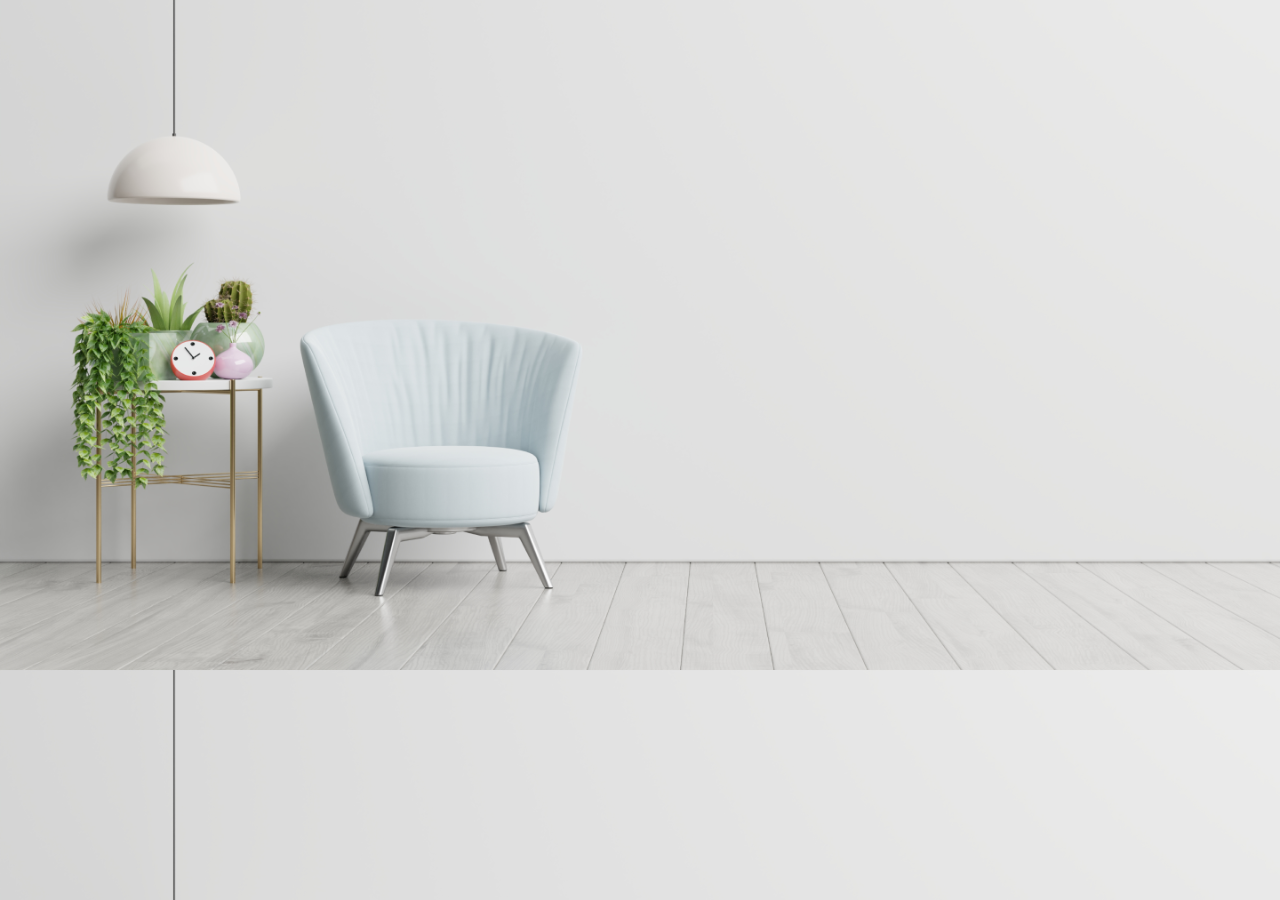
==== signup.html @ 32ddb9f0 "Start: project And: Add folder strucer" ====
<!DOCTYPE html>
<html lang="en">
  <head>
    <meta charset="UTF-8" />
    <meta name="viewport" content="width=device-width, initial-scale=1.0" />
    <title>login4</title>
    <link rel="stylesheet" href="assets/styles/main.css" />
    <link rel="preconnect" href="https://fonts.googleapis.com" />
    <link rel="preconnect" href="https://fonts.gstatic.com" crossorigin />
    <link href="https://fonts.googleapis.com/css2?family=Poppins:ital,wght@0,100;0,200;0,300;0,400;0,500;0,600;0,700;0,800;0,900;1,100;1,200;1,300;1,400;1,500;1,600;1,700;1,800;1,900&display=swap" rel="stylesheet" />
  </head>
  <body></body>
  </html>
---- assets/styles/main.css ----
* {
  padding: 0;
  margin: 0;
  box-sizing: border-box;
}
:root {
  --black: black;
  --white: white;
  --palm-leaf: #779341;
  --blueberry: #4285f4;
  --alice-blue: #e9f1ff;
  --philippine-gray: #8d8d8d;
}
a {
  text-decoration: none;
}
.container {
  padding: 0 15px;
  margin: auto;
}
@media (min-width: 768px) {
  .container {
    width: 750px;
  }
}
@media (min-width: 992px) {
  .container {
    width: 970px;
  }
}
@media (min-width: 1200px) {
  .container {
    width: 1170px;
  }
}
body {
  font-family: "Poppins", serif;
  height: 60vh;
  background-image: url(../images/bg.webp);
  background-size: cover;
  background-position: center;
}
header {
  padding: 15px 0;
}
header a {
  font-size: 15px;
  font-weight: 600;
  color: var(--black);
}
.sign-in .container {
  margin-bottom: 100px;
  display: flex;
  align-items: center;
  justify-content: end;
}
.sign-in .sign-in-container {
  width: 500px;
  padding: 24px;
  background-color: rgb(255 255 255 / 0.75);
  border-radius: 40px;
}
.sign-in .sign-in-container .heading {
  display: flex;
  align-items: center;
  justify-content: space-between;
}
.sign-in .heading .message {
  font-size: 18px;
  font-weight: 400;
}
.sign-in .heading .message span {
  font-weight: 600;
  color: var(--palm-leaf);
}
.sign-in .heading .account {
  font-size: 13px;
  font-weight: 400;
  color: var(--philippine-gray);
}
.sign-in .heading .account a {
  color: var(--palm-leaf);
}
.sign-in h1 {
  font-size: 34px;
  font-weight: 500;
  color: var(--black);
}
.sign-in .login {
  display: flex;
  align-items: center;
  justify-content: center;
  flex-wrap: wrap;
  gap: 10px;
  margin-top: 10px;
}
.sign-in .login .google {
  width: 298px;
  padding: 10px 15px;
  background-color: var(--alice-blue);
  border-radius: 9px;
}
.sign-in .login .google a {
  display: flex;
  align-items: center;
  color: var(--blueberry);
  font-size: 14px;
  font-weight: 400;
}
.sign-in .login .google a img {
  margin-right: 10px;
}
.sign-in .login .icon {
  display: flex;
  align-items: center;
  justify-content: center;
  width: 60px;
  height: 35px;
  background-color: var(--white);
  border-radius: 9px;
}
.sign-in form {
  margin-top: 10px;
}
.sign-in form label {
  display: block;
  margin-bottom: 12px;
  font-size: 14px;
  font-weight: 400;
}
.sign-in form input {
  display: block;
  width: 100%;
  padding: 15px;
  border: none;
  outline: none;
  border: 1px solid rgb(0 0 0 / 0.1);
  border-radius: 9px;
}
.sign-in form a {
  display: block;
  margin: 10px 0 15px 0;
  text-align: right;
  color: var(--blueberry);
}

.sign-in form input[type="submit"] {
   width: fit-content; 
  padding: 10px 30px;
  margin: 20px 0  20px  auto;
  color: var(--white);
  background-color: var(--palm-leaf);
}
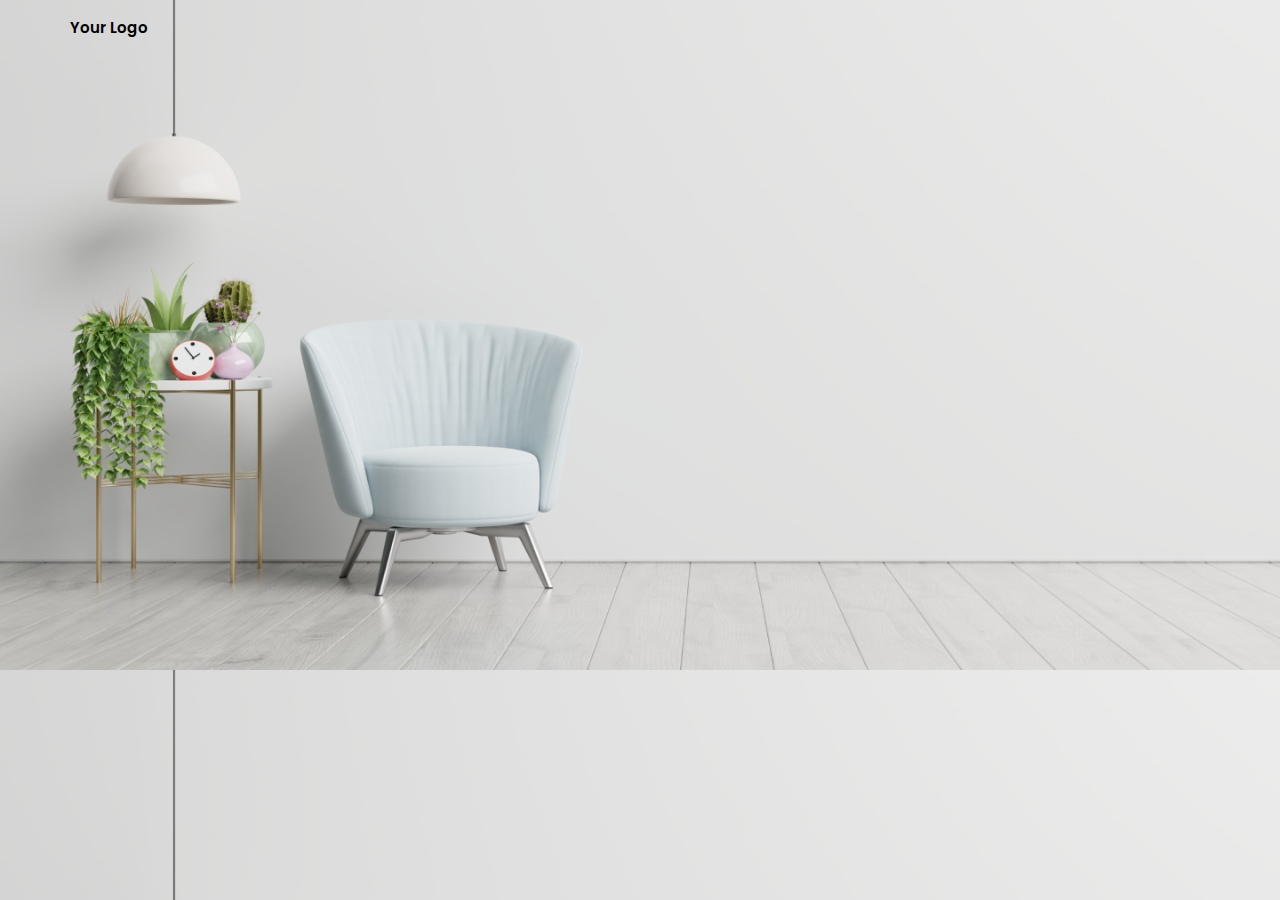
==== commit e2767122: "Add: header section" ====
--- a/signup.html
+++ b/signup.html
@@ -9,5 +9,11 @@
     <link rel="preconnect" href="https://fonts.gstatic.com" crossorigin />
     <link href="https://fonts.googleapis.com/css2?family=Poppins:ital,wght@0,100;0,200;0,300;0,400;0,500;0,600;0,700;0,800;0,900;1,100;1,200;1,300;1,400;1,500;1,600;1,700;1,800;1,900&display=swap" rel="stylesheet" />
   </head>
-  <body></body>
+  <body>
+     <header>
+      <div class="container">
+        <a href="index.html">Your Logo</a>
+      </div>
+    </header>
+  </body>
   </html>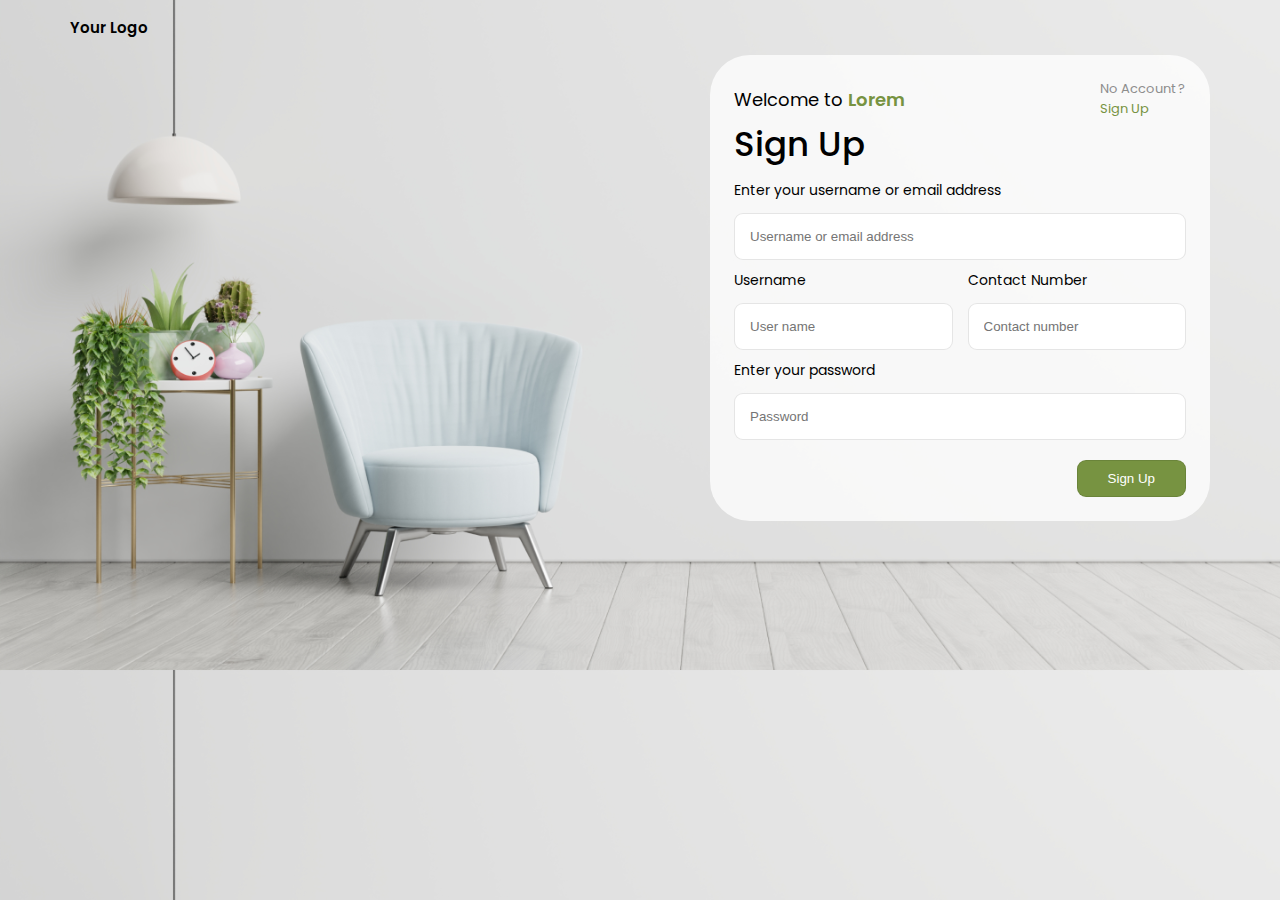
==== commit 98cc7b5b: "Add: main section" ====
--- a/signup.html
+++ b/signup.html
@@ -10,10 +10,43 @@
     <link href="https://fonts.googleapis.com/css2?family=Poppins:ital,wght@0,100;0,200;0,300;0,400;0,500;0,600;0,700;0,800;0,900;1,100;1,200;1,300;1,400;1,500;1,600;1,700;1,800;1,900&display=swap" rel="stylesheet" />
   </head>
   <body>
-     <header>
+    <header>
       <div class="container">
         <a href="index.html">Your Logo</a>
       </div>
     </header>
+    <main>
+      <section class="sign-in">
+        <div class="container">
+          <div class="sign-in-container">
+            <div class="heading">
+              <p class="message">Welcome to <span>Lorem</span></p>
+              <p class="account">
+                No Account ? <br />
+                <a href="signup.html">Sign Up</a>
+              </p>
+            </div>
+            <h1>Sign Up</h1>
+            <form>
+              <label for="username-or-email">Enter your username or email address</label>
+              <input type="text" name="username-or-email" id="username-or-email" placeholder="Username or email address" required autofocus />
+              <div class="data-user">
+                <div>
+                  <label for="username">Username</label>
+                  <input type="text" name="username" id="username" placeholder="User name" required />
+                </div>
+                <div>
+                  <label for="number">Contact Number</label>
+                  <input type="text" name="number" id="number" placeholder="Contact number" />
+                </div>
+              </div>
+              <label for="password">Enter your password</label>
+              <input type="password" name="password" id="password" placeholder="Password" required />
+              <input type="submit" value="Sign Up" />
+            </form>
+          </div>
+        </div>
+      </section>
+    </main>
   </body>
-  </html>+</html>
--- a/assets/styles/main.css
+++ b/assets/styles/main.css
@@ -147,8 +147,22 @@
 .sign-in form input[type="submit"] {
    width: fit-content; 
   padding: 10px 30px;
-  margin: 20px 0  20px  auto;
+  margin: 20px 0  0  auto;
   color: var(--white);
   background-color: var(--palm-leaf);
 }
 
+.sign-in form .data-user {
+   margin: 10px 0;
+  display: flex;
+  align-items: center;
+  flex-wrap: wrap;
+  gap: 15px;
+ 
+}
+.sign-in form .data-user div {
+  flex-grow: 1;
+}
+.sign-in form .data-user input {
+  flex-basis: 100%;
+}